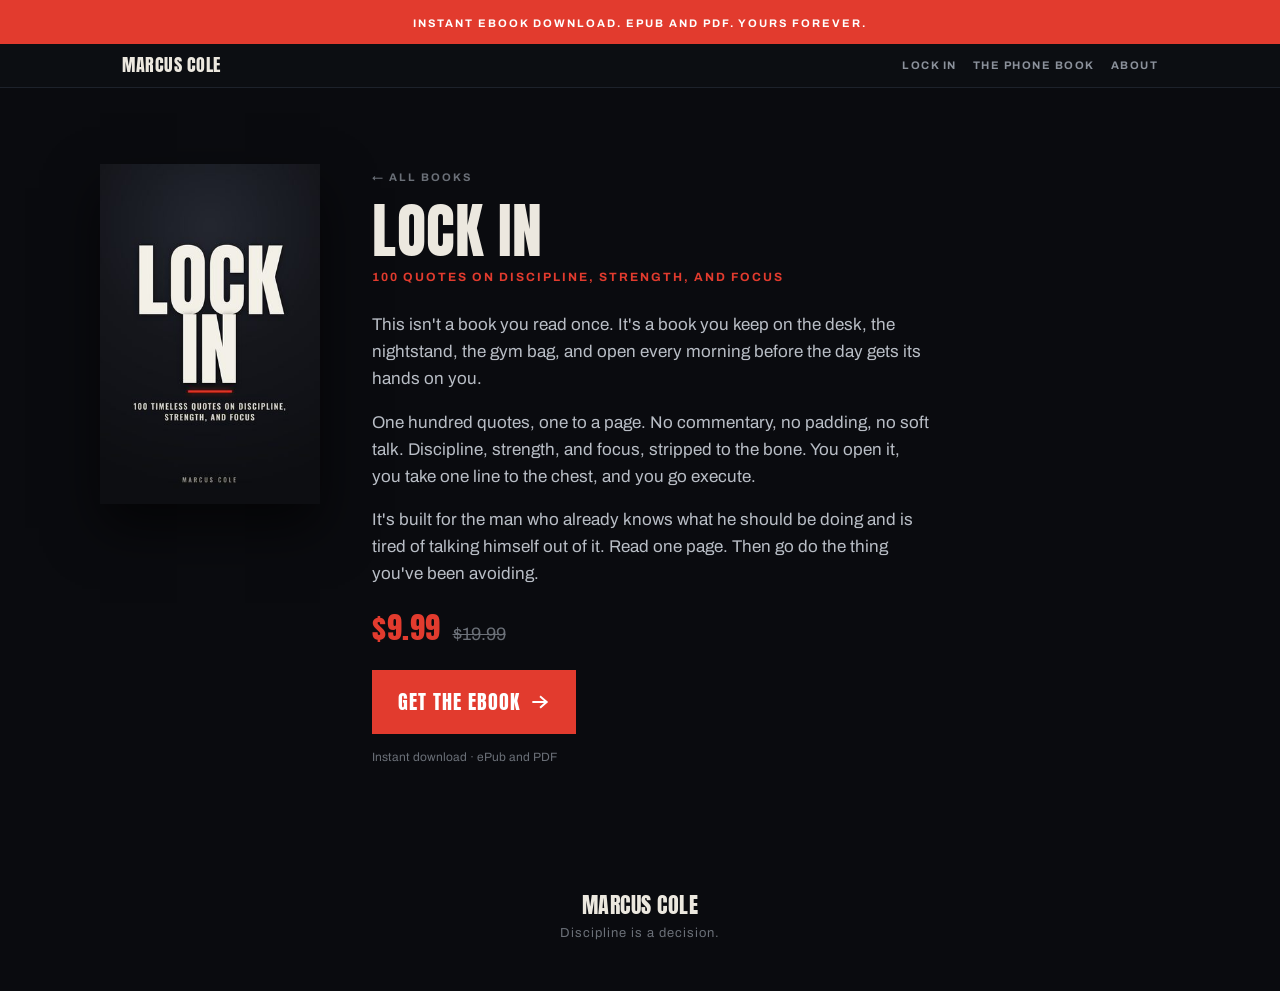
==== lockin/index.html @ 0739c128 "Switch buy buttons from dead Amazon links to Gumroad overlay checkout Amazon/KDP account was termina" ====
<!doctype html>
<html lang="en">
<head>
<meta charset="utf-8">
<meta name="viewport" content="width=device-width, initial-scale=1">
<title>Lock In — Marcus Cole</title>
<meta name="description" content="Lock In: 100 timeless quotes on discipline, strength, and focus. By Marcus Cole.">
<link rel="preconnect" href="https://fonts.googleapis.com">
<link rel="preconnect" href="https://fonts.gstatic.com" crossorigin>
<link rel="stylesheet" href="https://fonts.googleapis.com/css2?family=Anton&family=Archivo:wght@400;500;600;700;900&display=swap">
<link rel="stylesheet" href="../style.css">
</head>
<body>

  <div class="sale"><span class="kick" style="font-size:11px;color:#fff;letter-spacing:2px;">Instant ebook download. ePub and PDF. Yours forever.</span></div>

  <div class="topbar">
    <div class="topbar-in">
      <a href="/" class="disp" style="font-size:18px;">Marcus Cole</a>
      <div class="navlinks">
        <a href="/lockin/" class="navlink">Lock In</a>
        <a href="/your-phone-owns-you/" class="navlink">The Phone Book</a>
        <a href="/#about" class="navlink">About</a>
      </div>
    </div>
  </div>

  <section class="sec">
    <div class="sec-in detail">
      <img src="../lockin-cover.jpg" alt="Lock In cover">
      <div class="body">
        <a href="/" class="kick" style="font-size:11px;color:var(--dim);letter-spacing:2px;display:inline-block;margin-bottom:18px;">← All books</a>
        <h1 class="disp" style="font-size:clamp(44px,9vw,60px);margin-bottom:8px;">Lock In</h1>
        <p class="kick" style="font-size:12px;color:var(--red);letter-spacing:2px;margin-bottom:24px;">100 quotes on discipline, strength, and focus</p>
        <p>This isn't a book you read once. It's a book you keep on the desk, the nightstand, the gym bag, and open every morning before the day gets its hands on you.</p>
        <p>One hundred quotes, one to a page. No commentary, no padding, no soft talk. Discipline, strength, and focus, stripped to the bone. You open it, you take one line to the chest, and you go execute.</p>
        <p>It's built for the man who already knows what he should be doing and is tired of talking himself out of it. Read one page. Then go do the thing you've been avoiding.</p>
        <div class="price" style="margin:26px 0 22px 0;"><span class="disp now" style="color:var(--red);">$9.99</span><span class="was">$19.99</span></div>
        <a class="cta btn-red gumroad-button" href="https://dvpress.gumroad.com/l/lockin" style="font-size:20px;padding:17px 26px;">Get The Ebook
          <svg class="arrow" width="20" height="20" viewBox="0 0 24 24" fill="none" stroke="#fff" stroke-width="2.4" stroke-linecap="square"><path d="M4 12h15"/><path d="M13 6l7 6-7 6"/></svg></a>
        <p style="font-size:12px;color:var(--dim);margin-top:14px;">Instant download · ePub and PDF</p>
      </div>
    </div>
  </section>

  <footer class="foot">
    <span class="disp" style="font-size:22px;">Marcus Cole</span>
    <span style="font-size:13px;color:var(--dim);letter-spacing:1px;">Discipline is a decision.</span>
  </footer>

<!-- Gumroad overlay checkout --><script src="https://gumroad.com/js/gumroad.js"></script>
<!-- Cloudflare Web Analytics --><script defer src='https://static.cloudflareinsights.com/beacon.min.js' data-cf-beacon='{"token": "d1eaae2494ea4c88b56d13a0a2fb62db"}'></script><!-- End Cloudflare Web Analytics -->
</body>
</html>
---- style.css ----
:root{
  --bg:#0d0f13; --bg2:#14171d; --dark:#0a0b0f; --line:#1d222b; --line2:#232833;
  --ink:#ECE8DF; --muted:#b9bec6; --muted2:#8b919b; --dim:#6b7078; --red:#E23B2E;
}
*{box-sizing:border-box;}
html,body{margin:0;padding:0;}
body{background:var(--dark);color:var(--ink);
  font-family:'Archivo',system-ui,sans-serif;-webkit-font-smoothing:antialiased;line-height:1.5;}
img{max-width:100%;display:block;}
a{color:var(--ink);text-decoration:none;}
p{margin:0;}
.disp{font-family:'Anton','Arial Narrow',Impact,sans-serif;font-weight:400;
  text-transform:uppercase;line-height:0.94;letter-spacing:0.5px;margin:0;}
.kick{font-family:'Archivo',system-ui,sans-serif;font-weight:700;
  text-transform:uppercase;letter-spacing:3px;}
.cta{font-family:'Anton','Arial Narrow',Impact,sans-serif;text-transform:uppercase;
  letter-spacing:1px;text-decoration:none;display:inline-flex;align-items:center;
  justify-content:center;gap:10px;color:#fff;}
.stack{display:flex;flex-direction:column;}
.btn-red{background:var(--red);color:#fff;padding:15px 22px;font-size:18px;}
.btn-red:hover{filter:brightness(1.08);}
.btn-out{background:transparent;color:var(--ink);border:2px solid var(--red);padding:13px 22px;font-size:17px;}
.btn-out:hover{background:rgba(226,59,46,0.12);}
.btn-dead{background:transparent;color:var(--dim);border:2px solid var(--line2);padding:13px 22px;font-size:17px;cursor:default;}
.arrow{flex-shrink:0;}
.inner{max-width:1080px;margin:0 auto;}

.sale{background:var(--red);padding:10px 16px;text-align:center;}
.topbar{position:sticky;top:0;z-index:20;background:rgba(13,15,19,0.96);
  backdrop-filter:blur(8px);border-bottom:1px solid var(--line);}
.topbar-in{max-width:1080px;margin:0 auto;display:flex;align-items:center;
  justify-content:space-between;padding:13px 22px;gap:12px;}
.navlinks{display:flex;gap:16px;align-items:center;}
.navlinks a.navlink{font-family:'Archivo',sans-serif;font-weight:700;text-transform:uppercase;
  letter-spacing:1.5px;font-size:11px;color:var(--muted2);}
.navlinks a.navlink:hover{color:var(--ink);}

.sec{padding:56px 22px;}
.sec-in{max-width:1080px;margin:0 auto;}
.center{text-align:center;}
.price{display:flex;align-items:baseline;gap:12px;}
.price .now{font-size:30px;}
.price .was{font-size:18px;color:var(--dim);text-decoration:line-through;}
.rule{height:1px;background:var(--line2);}

/* Book cards on the main page */
.books{display:flex;flex-direction:column;gap:26px;}
.bookcard{background:var(--bg2);border:1px solid var(--line);padding:26px;
  display:flex;flex-direction:column;gap:20px;align-items:center;text-align:center;}
.bookcard img{width:180px;box-shadow:0 20px 44px rgba(0,0,0,0.6);}
.bookcard .btns{display:flex;gap:10px;flex-wrap:wrap;justify-content:center;}

/* Sub-page hero */
.detail{display:flex;flex-direction:column;gap:28px;align-items:center;text-align:center;}
.detail img{width:220px;box-shadow:0 24px 50px rgba(0,0,0,0.6);}
.detail .body p{font-size:17px;line-height:1.6;color:var(--muted);margin-bottom:16px;}

.about p{font-size:17px;line-height:1.7;color:var(--muted);}

footer.foot{padding:36px 22px 48px 22px;display:flex;flex-direction:column;gap:8px;align-items:center;}

@media (min-width:820px){
  .sec{padding:76px 40px;}
  .books{flex-direction:row;}
  .bookcard{flex:1;}
  .detail{flex-direction:row;text-align:left;gap:52px;align-items:flex-start;}
  .detail .body{max-width:560px;}
  .detail .body .price{justify-content:flex-start;}
  .about p{font-size:19px;}
}
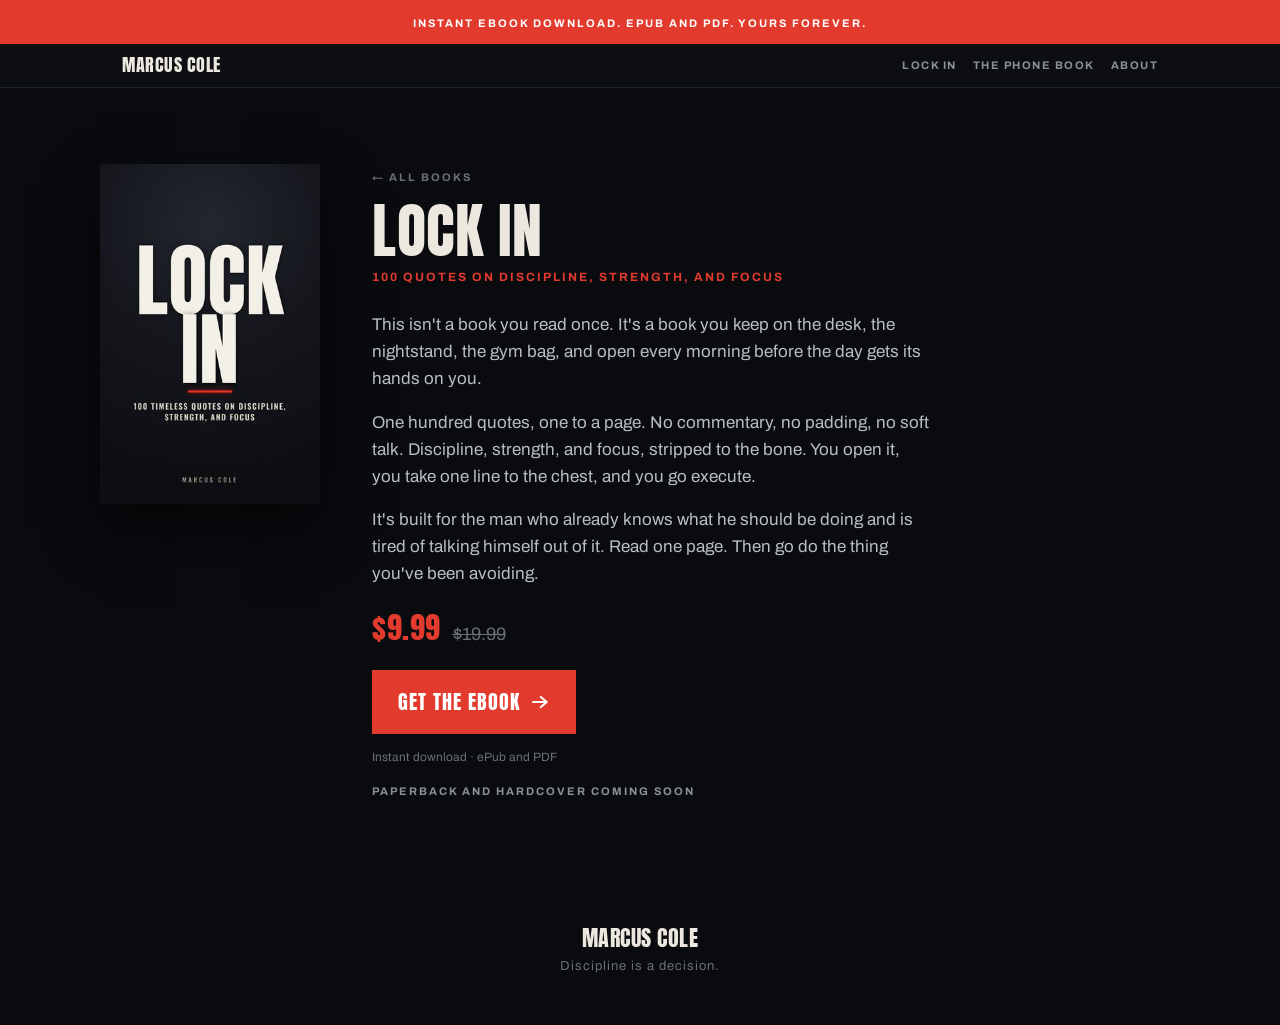
==== commit 6e717a37: "Add "Paperback and hardcover coming soon" notes across the site Signals print editions are on the wa" ====
--- a/lockin/index.html
+++ b/lockin/index.html
@@ -39,6 +39,7 @@
         <a class="cta btn-red gumroad-button" href="https://dvpress.gumroad.com/l/lockin" style="font-size:20px;padding:17px 26px;">Get The Ebook
           <svg class="arrow" width="20" height="20" viewBox="0 0 24 24" fill="none" stroke="#fff" stroke-width="2.4" stroke-linecap="square"><path d="M4 12h15"/><path d="M13 6l7 6-7 6"/></svg></a>
         <p style="font-size:12px;color:var(--dim);margin-top:14px;">Instant download · ePub and PDF</p>
+        <p class="kick" style="font-size:11px;color:var(--muted2);letter-spacing:2px;margin-top:6px;">Paperback and hardcover coming soon</p>
       </div>
     </div>
   </section>
--- a/style.css
+++ b/style.css
@@ -55,6 +55,20 @@
 .detail img{width:220px;box-shadow:0 24px 50px rgba(0,0,0,0.6);}
 .detail .body p{font-size:17px;line-height:1.6;color:var(--muted);margin-bottom:16px;}
 
+/* Bundle hero */
+.bundle{background:var(--bg2);border-top:3px solid var(--red);border-bottom:3px solid var(--red);}
+.bundle-in{display:flex;flex-direction:column;gap:30px;align-items:center;text-align:center;}
+.bundle-covers{display:flex;justify-content:center;flex-shrink:0;}
+.bundle-covers img{width:150px;box-shadow:0 20px 44px rgba(0,0,0,0.6);}
+.bundle-covers img:first-child{transform:rotate(-4deg);margin-right:-16px;z-index:2;position:relative;}
+.bundle-covers img:last-child{transform:rotate(4deg);}
+.bundle-copy{display:flex;flex-direction:column;gap:16px;align-items:center;}
+.bundle-badge{display:inline-block;background:var(--red);color:#fff;font-family:'Archivo',sans-serif;
+  font-weight:800;text-transform:uppercase;letter-spacing:2px;font-size:12px;padding:7px 14px;}
+.bundle .price{justify-content:center;}
+.bundle .price .now{font-size:46px;color:var(--red);}
+.bundle .price .was{font-size:24px;}
+
 .about p{font-size:17px;line-height:1.7;color:var(--muted);}
 
 footer.foot{padding:36px 22px 48px 22px;display:flex;flex-direction:column;gap:8px;align-items:center;}
@@ -67,4 +81,8 @@
   .detail .body{max-width:560px;}
   .detail .body .price{justify-content:flex-start;}
   .about p{font-size:19px;}
+  .bundle-in{flex-direction:row;text-align:left;gap:56px;justify-content:center;align-items:center;}
+  .bundle-copy{align-items:flex-start;}
+  .bundle .price{justify-content:flex-start;}
+  .bundle-covers img{width:190px;}
 }
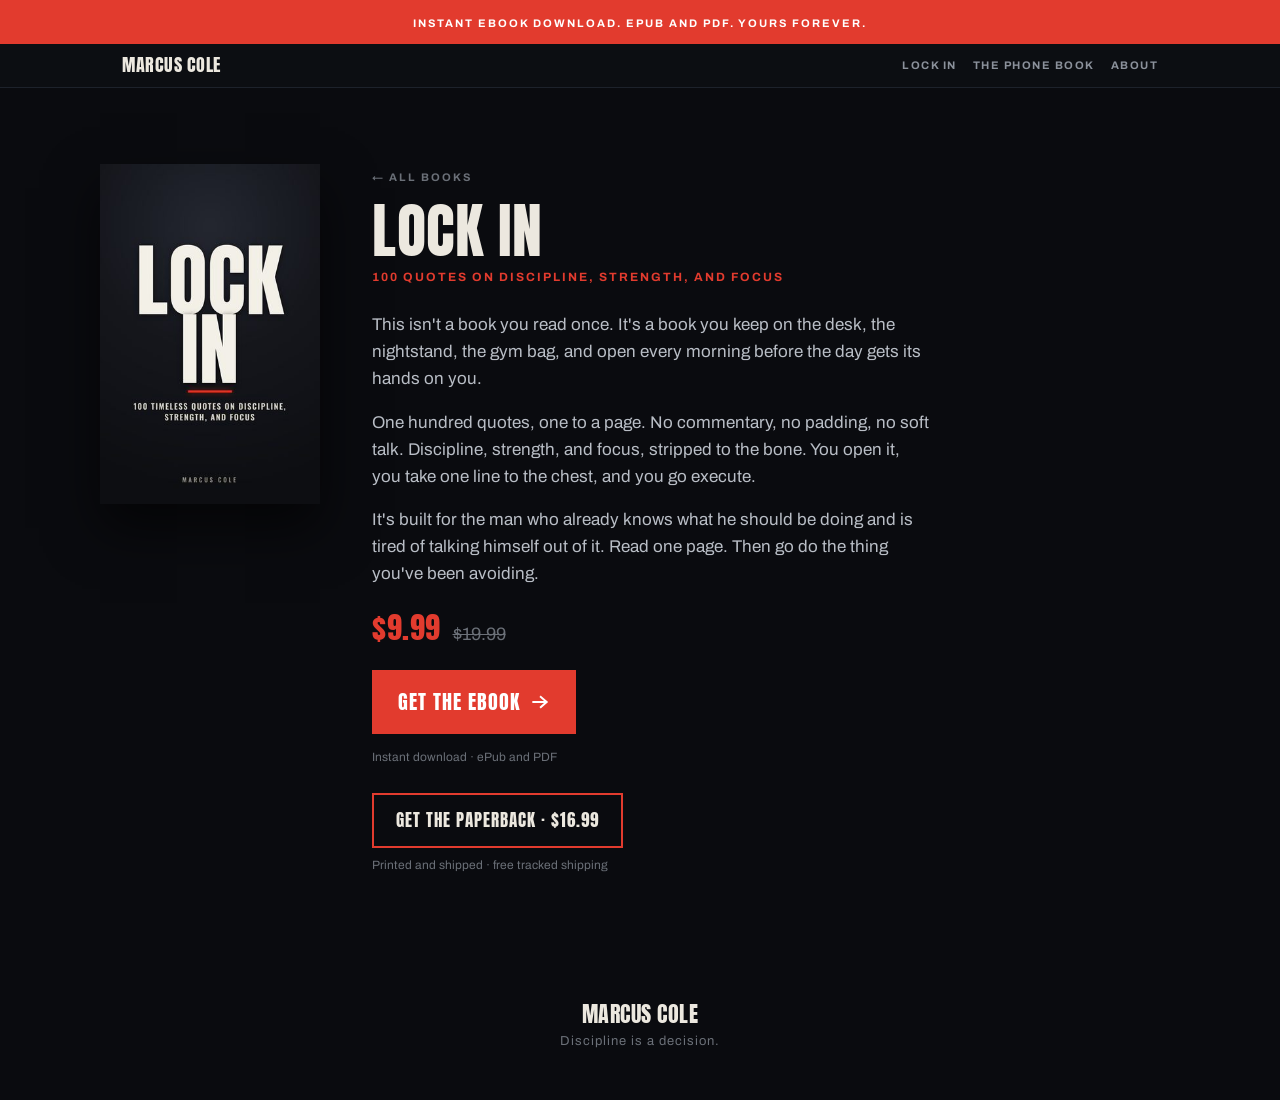
==== commit e06fb8f3: "Add paperback buy buttons (both books + bundle) now that print is live Replaces the "paperback comin" ====
--- a/lockin/index.html
+++ b/lockin/index.html
@@ -39,7 +39,8 @@
         <a class="cta btn-red gumroad-button" href="https://dvpress.gumroad.com/l/lockin" style="font-size:20px;padding:17px 26px;">Get The Ebook
           <svg class="arrow" width="20" height="20" viewBox="0 0 24 24" fill="none" stroke="#fff" stroke-width="2.4" stroke-linecap="square"><path d="M4 12h15"/><path d="M13 6l7 6-7 6"/></svg></a>
         <p style="font-size:12px;color:var(--dim);margin-top:14px;">Instant download · ePub and PDF</p>
-        <p class="kick" style="font-size:11px;color:var(--muted2);letter-spacing:2px;margin-top:6px;">Paperback and hardcover coming soon</p>
+        <a class="cta btn-out gumroad-button" href="https://dvpress.gumroad.com/l/lockinpaperback" style="margin-top:10px;">Get The Paperback &middot; $16.99</a>
+        <p style="font-size:12px;color:var(--dim);margin-top:8px;">Printed and shipped &middot; free tracked shipping</p>
       </div>
     </div>
   </section>
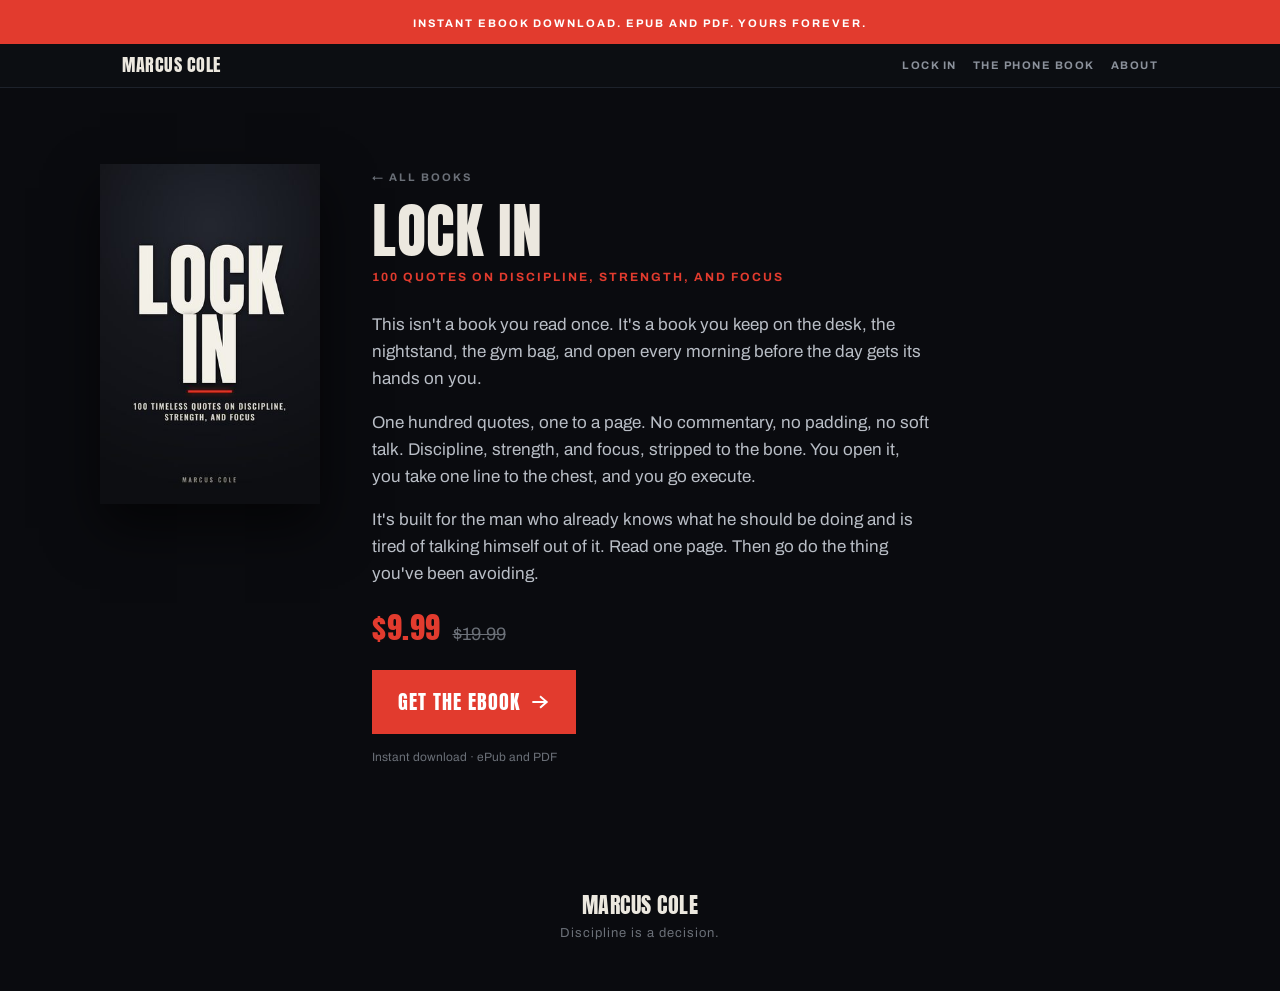
==== commit 03376bab: "Harden Gumroad to BookVault fulfillment; remove paperback buttons pending Lulu * Rewrite gumroad-boo" ====
--- a/lockin/index.html
+++ b/lockin/index.html
@@ -39,8 +39,6 @@
         <a class="cta btn-red gumroad-button" href="https://dvpress.gumroad.com/l/lockin" style="font-size:20px;padding:17px 26px;">Get The Ebook
           <svg class="arrow" width="20" height="20" viewBox="0 0 24 24" fill="none" stroke="#fff" stroke-width="2.4" stroke-linecap="square"><path d="M4 12h15"/><path d="M13 6l7 6-7 6"/></svg></a>
         <p style="font-size:12px;color:var(--dim);margin-top:14px;">Instant download · ePub and PDF</p>
-        <a class="cta btn-out gumroad-button" href="https://dvpress.gumroad.com/l/lockinpaperback" style="margin-top:10px;">Get The Paperback &middot; $16.99</a>
-        <p style="font-size:12px;color:var(--dim);margin-top:8px;">Printed and shipped &middot; free tracked shipping</p>
       </div>
     </div>
   </section>
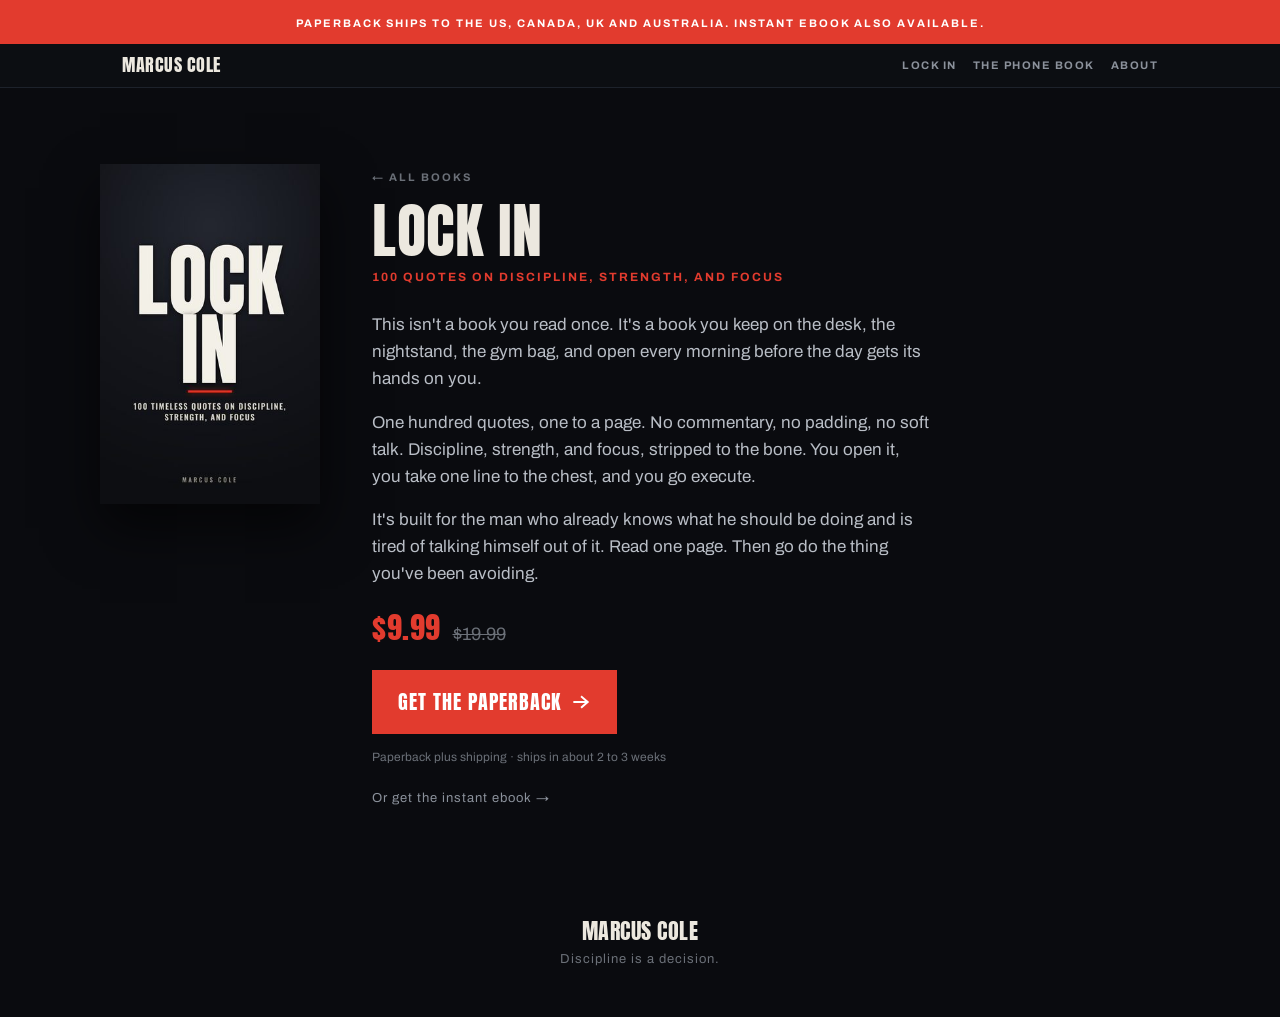
==== commit 4bdb7185: "Storefront: paperback as primary buy option, ebook secondary Add paperback purchase buttons across h" ====
--- a/lockin/index.html
+++ b/lockin/index.html
@@ -12,7 +12,7 @@
 </head>
 <body>
 
-  <div class="sale"><span class="kick" style="font-size:11px;color:#fff;letter-spacing:2px;">Instant ebook download. ePub and PDF. Yours forever.</span></div>
+  <div class="sale"><span class="kick" style="font-size:11px;color:#fff;letter-spacing:2px;">Paperback ships to the US, Canada, UK and Australia. Instant ebook also available.</span></div>
 
   <div class="topbar">
     <div class="topbar-in">
@@ -36,9 +36,10 @@
         <p>One hundred quotes, one to a page. No commentary, no padding, no soft talk. Discipline, strength, and focus, stripped to the bone. You open it, you take one line to the chest, and you go execute.</p>
         <p>It's built for the man who already knows what he should be doing and is tired of talking himself out of it. Read one page. Then go do the thing you've been avoiding.</p>
         <div class="price" style="margin:26px 0 22px 0;"><span class="disp now" style="color:var(--red);">$9.99</span><span class="was">$19.99</span></div>
-        <a class="cta btn-red gumroad-button" href="https://dvpress.gumroad.com/l/lockin" style="font-size:20px;padding:17px 26px;">Get The Ebook
+        <a class="cta btn-red gumroad-button" href="https://dvpress.gumroad.com/l/lockinpaperback" style="font-size:20px;padding:17px 26px;">Get The Paperback
           <svg class="arrow" width="20" height="20" viewBox="0 0 24 24" fill="none" stroke="#fff" stroke-width="2.4" stroke-linecap="square"><path d="M4 12h15"/><path d="M13 6l7 6-7 6"/></svg></a>
-        <p style="font-size:12px;color:var(--dim);margin-top:14px;">Instant download · ePub and PDF</p>
+        <p style="font-size:12px;color:var(--dim);margin-top:14px;">Paperback plus shipping · ships in about 2 to 3 weeks</p>
+        <a class="gumroad-button" href="https://dvpress.gumroad.com/l/lockin" style="display:inline-block;margin-top:6px;font-size:13px;color:var(--muted2);letter-spacing:1px;">Or get the instant ebook →</a>
       </div>
     </div>
   </section>
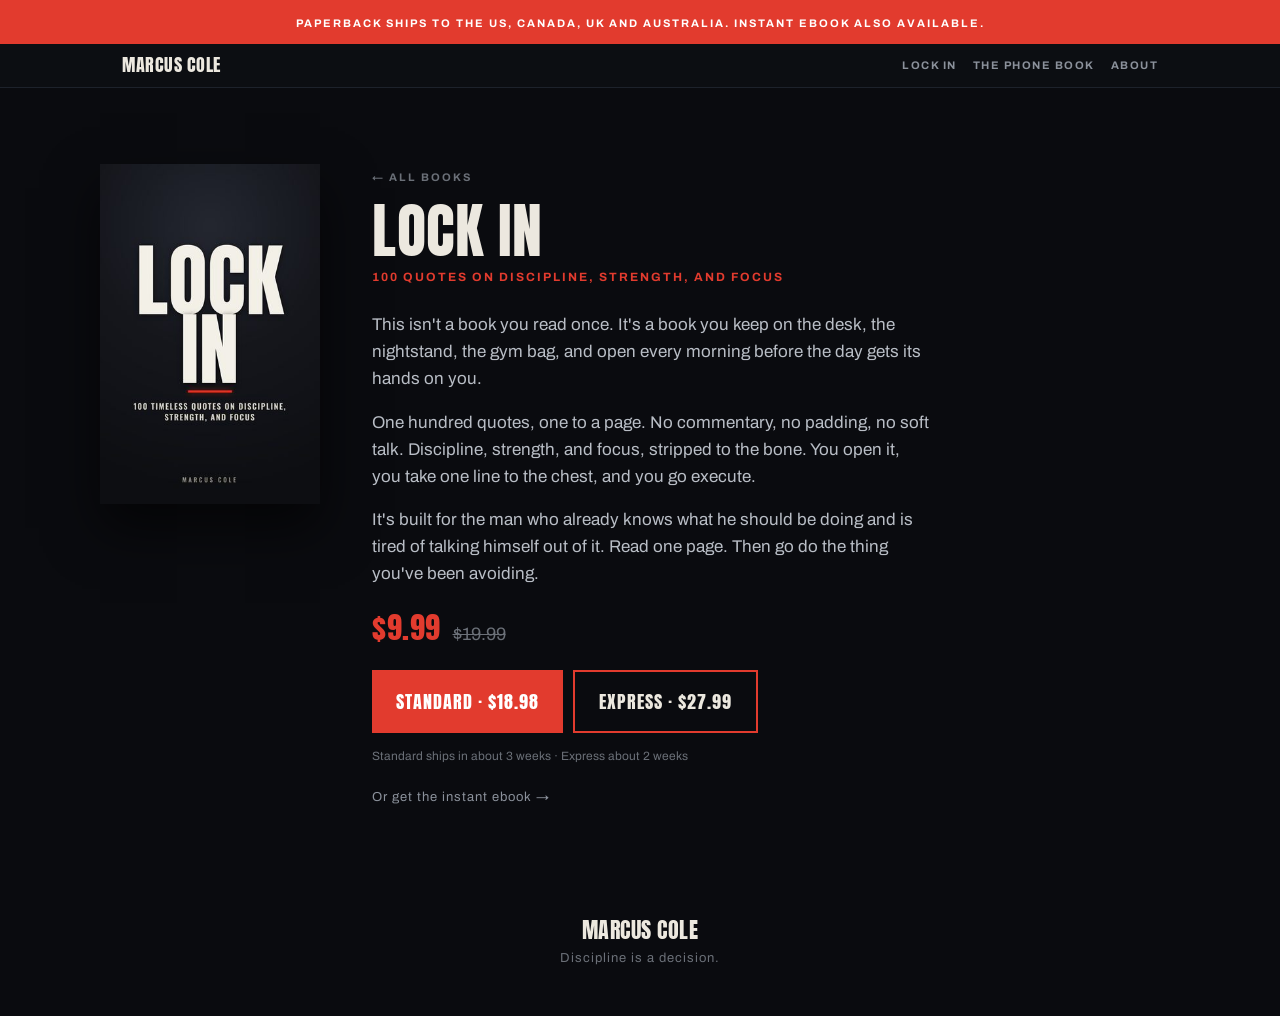
==== commit 7c3295cd: "Storefront: on-site Standard/Express shipping chooser per book + bundle Each buy area now shows two " ====
--- a/lockin/index.html
+++ b/lockin/index.html
@@ -36,9 +36,11 @@
         <p>One hundred quotes, one to a page. No commentary, no padding, no soft talk. Discipline, strength, and focus, stripped to the bone. You open it, you take one line to the chest, and you go execute.</p>
         <p>It's built for the man who already knows what he should be doing and is tired of talking himself out of it. Read one page. Then go do the thing you've been avoiding.</p>
         <div class="price" style="margin:26px 0 22px 0;"><span class="disp now" style="color:var(--red);">$9.99</span><span class="was">$19.99</span></div>
-        <a class="cta btn-red gumroad-button" href="https://dvpress.gumroad.com/l/lockinpaperback" style="font-size:20px;padding:17px 26px;">Get The Paperback
-          <svg class="arrow" width="20" height="20" viewBox="0 0 24 24" fill="none" stroke="#fff" stroke-width="2.4" stroke-linecap="square"><path d="M4 12h15"/><path d="M13 6l7 6-7 6"/></svg></a>
-        <p style="font-size:12px;color:var(--dim);margin-top:14px;">Paperback plus shipping · ships in about 2 to 3 weeks</p>
+        <div style="display:flex;gap:10px;flex-wrap:wrap;">
+          <a class="cta btn-red gumroad-button" href="https://dvpress.gumroad.com/l/lockinpaperback?variant=Standard%20Shipping&wanted=true" style="font-size:18px;padding:16px 24px;">Standard · $18.98</a>
+          <a class="cta btn-out gumroad-button" href="https://dvpress.gumroad.com/l/lockinpaperback?variant=Express%20Shipping&wanted=true" style="font-size:18px;padding:16px 24px;">Express · $27.99</a>
+        </div>
+        <p style="font-size:12px;color:var(--dim);margin-top:14px;">Standard ships in about 3 weeks · Express about 2 weeks</p>
         <a class="gumroad-button" href="https://dvpress.gumroad.com/l/lockin" style="display:inline-block;margin-top:6px;font-size:13px;color:var(--muted2);letter-spacing:1px;">Or get the instant ebook →</a>
       </div>
     </div>
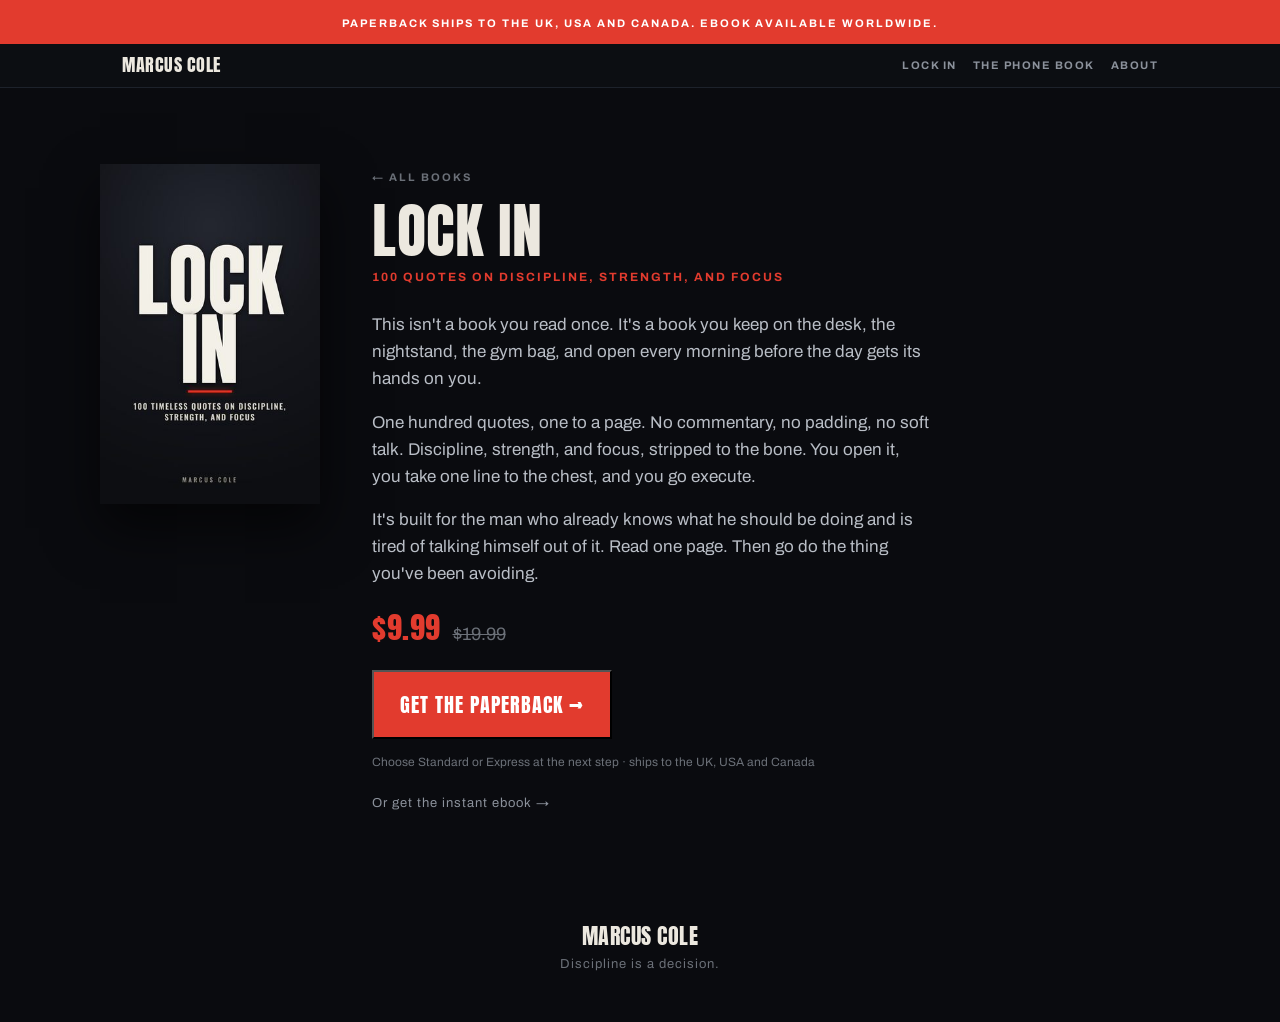
==== commit 75fb1577: "Storefront: modal shipping chooser + UK/USA/CA banner (replace ugly dual buttons) - New checkout.js:" ====
--- a/lockin/index.html
+++ b/lockin/index.html
@@ -12,7 +12,7 @@
 </head>
 <body>
 
-  <div class="sale"><span class="kick" style="font-size:11px;color:#fff;letter-spacing:2px;">Paperback ships to the US, Canada, UK and Australia. Instant ebook also available.</span></div>
+  <div class="sale"><span class="kick" style="font-size:11px;color:#fff;letter-spacing:2px;">Paperback ships to the UK, USA and Canada. Ebook available worldwide.</span></div>
 
   <div class="topbar">
     <div class="topbar-in">
@@ -36,11 +36,11 @@
         <p>One hundred quotes, one to a page. No commentary, no padding, no soft talk. Discipline, strength, and focus, stripped to the bone. You open it, you take one line to the chest, and you go execute.</p>
         <p>It's built for the man who already knows what he should be doing and is tired of talking himself out of it. Read one page. Then go do the thing you've been avoiding.</p>
         <div class="price" style="margin:26px 0 22px 0;"><span class="disp now" style="color:var(--red);">$9.99</span><span class="was">$19.99</span></div>
-        <div style="display:flex;gap:10px;flex-wrap:wrap;">
-          <a class="cta btn-red gumroad-button" href="https://dvpress.gumroad.com/l/lockinpaperback?variant=Standard%20Shipping&wanted=true" style="font-size:18px;padding:16px 24px;">Standard · $18.98</a>
-          <a class="cta btn-out gumroad-button" href="https://dvpress.gumroad.com/l/lockinpaperback?variant=Express%20Shipping&wanted=true" style="font-size:18px;padding:16px 24px;">Express · $27.99</a>
-        </div>
-        <p style="font-size:12px;color:var(--dim);margin-top:14px;">Standard ships in about 3 weeks · Express about 2 weeks</p>
+        <button type="button" class="cta btn-red buy-paper" style="font-size:20px;padding:17px 26px;"
+          data-title="Lock In · paperback"
+          data-std-url="https://dvpress.gumroad.com/l/lockinpaperback?variant=Standard%20Shipping&wanted=true" data-std-price="$18.98"
+          data-exp-url="https://dvpress.gumroad.com/l/lockinpaperback?variant=Express%20Shipping&wanted=true" data-exp-price="$27.99">Get the Paperback &rarr;</button>
+        <p style="font-size:12px;color:var(--dim);margin-top:14px;">Choose Standard or Express at the next step · ships to the UK, USA and Canada</p>
         <a class="gumroad-button" href="https://dvpress.gumroad.com/l/lockin" style="display:inline-block;margin-top:6px;font-size:13px;color:var(--muted2);letter-spacing:1px;">Or get the instant ebook →</a>
       </div>
     </div>
@@ -52,6 +52,7 @@
   </footer>
 
 <!-- Gumroad overlay checkout --><script src="https://gumroad.com/js/gumroad.js"></script>
+<script src="../checkout.js"></script>
 <!-- Cloudflare Web Analytics --><script defer src='https://static.cloudflareinsights.com/beacon.min.js' data-cf-beacon='{"token": "d1eaae2494ea4c88b56d13a0a2fb62db"}'></script><!-- End Cloudflare Web Analytics -->
 </body>
 </html>
